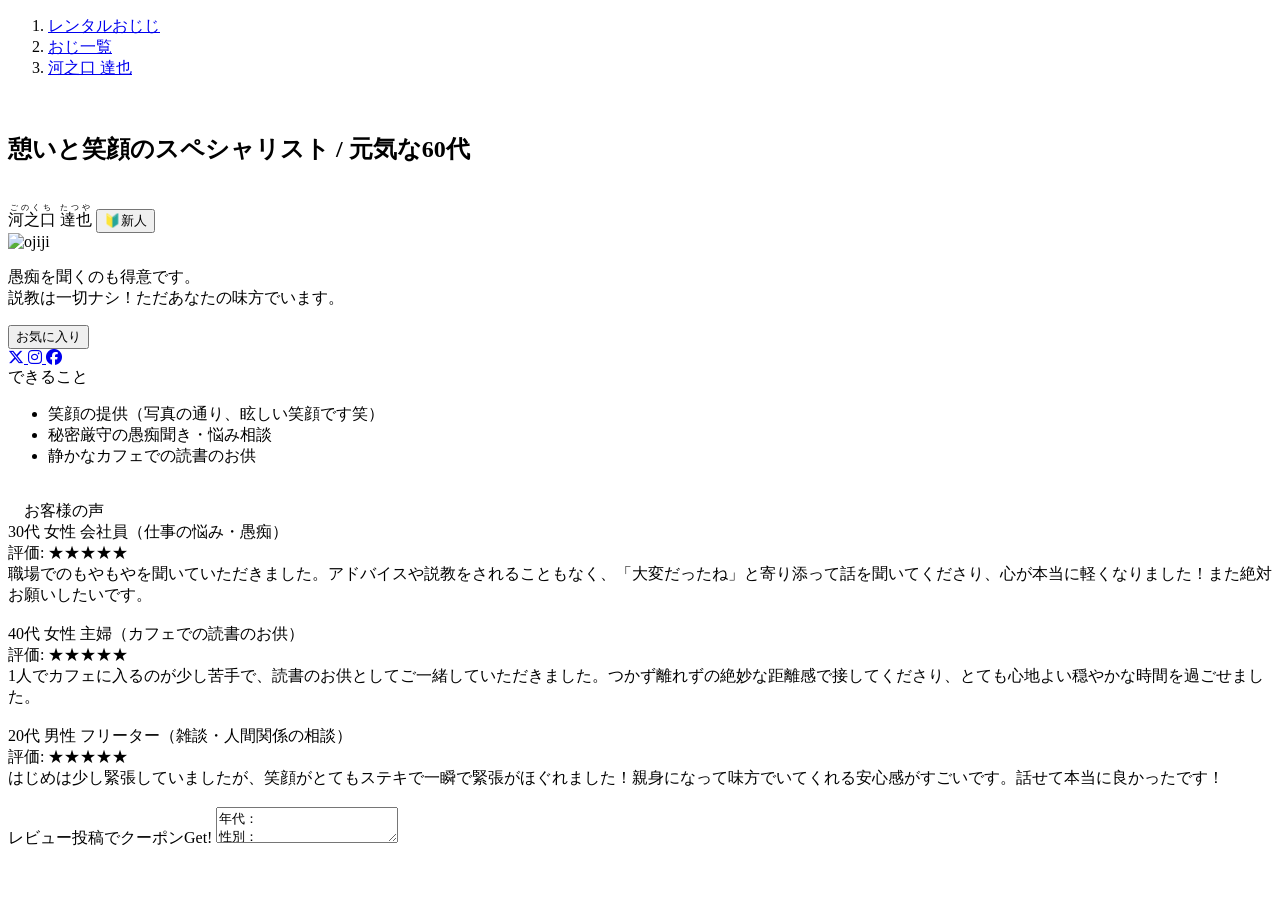
==== index.html @ 033e48d6 "Add files via upload" ====
<!DOCTYPE html>
<html>
  <head>
    <meta charset="utf-8">
    <title>レンタルおじじ - 河之口 達也</title>
    <meta name="viewport" content="width=device-width, initial-scale=1" />
    <link rel="icon" href="../images/favicon.ico" type="image/png">
    
<link rel="preconnect" href="https://fonts.googleapis.com">
<link rel="preconnect" href="https://fonts.gstatic.com" crossorigin>
<link href="https://fonts.googleapis.com/css2?family=Bitcount+Grid+Double:wght@100..900&family=Kaisei+Decol&display=swap" rel="stylesheet">

    <!-- ★追加1: Font Awesomeを読み込むコード -->
    <link rel="stylesheet" href="https://cdnjs.cloudflare.com/ajax/libs/font-awesome/6.5.1/css/all.min.css">
    <!-- ★追加2: CSSファイルはhead内に書くのが一般的です -->
    <link href="../styles/style.css" rel="stylesheet" />
  </head>
  <body>
    <ol class="breadcrumb-001">
    <li><a href="#">レンタルおじじ</a></li>
    <li><a href="#">おじ一覧</a></li>
      <li><a href="#">河之口 達也</a></li>
</ol>
    <br>
    <h2 class="heading-12">
    <span>憩いと笑顔のスペシャリスト / 元気な60代</span>
</h2><br>

<div class="name-container">
  <span class="profile-name"><ruby>河之口 達也<rt>ごのくち たつや</rt></ruby></span>
  <button class="button-41">🔰新人</button>
</div>

<!-- ★画像と吹き出しを親要素で囲む -->
<div class="image-balloon-container">
  <img src="../images/img2.png" alt="ojiji">

<!-- 右側グループ：吹き出し ＋ SNSボタン -->
  <div class="right-content">
  <div class="balloon">
    <p>愚痴を聞くのも得意です。<br>
説教は一切ナシ！ただあなたの味方でいます。</p>
  </div>
    <button class="button-64">お気に入り</button>
<div class="sns-container">
  <!-- X (Twitter) ボタン -->
<a href="#" class="btn-social-long-twitter">
  <i class="fa-brands fa-x-twitter"></i>

</a>
<!-- Instagram用ボタン -->
<a href="#" class="btn-social-long-insta">
  <i class="fa-brands fa-instagram"></i>

</a>

<!-- Facebook用ボタン -->
<a href="#" class="btn-social-long-facebook">
  <i class="fa-brands fa-facebook"></i>
</a>

</div>

  </div>
  </div>


<div class="box-011">
    <span>できること</span>
    <ul>
        <li>笑顔の提供（写真の通り、眩しい笑顔です笑）</li>
        <li>秘密厳守の愚痴聞き・悩み相談</li>
        <li>静かなカフェでの読書のお供</li>
    </ul>
</div>
<br>
　お客様の声
<div class="box-018">
30代 女性 会社員（仕事の悩み・愚痴）<br>
評価: ★★★★★<br>
職場でのもやもやを聞いていただきました。アドバイスや説教をされることもなく、「大変だったね」と寄り添って話を聞いてくださり、心が本当に軽くなりました！また絶対お願いしたいです。
</div><br>
<div class="box-018">
40代 女性 主婦（カフェでの読書のお供）<br>
評価: ★★★★★<br>
1人でカフェに入るのが少し苦手で、読書のお供としてご一緒していただきました。つかず離れずの絶妙な距離感で接してくださり、とても心地よい穏やかな時間を過ごせました。
</div><br>
<div class="box-018">
20代 男性 フリーター（雑談・人間関係の相談）<br>
評価: ★★★★★<br>
はじめは少し緊張していましたが、笑顔がとてもステキで一瞬で緊張がほぐれました！親身になって味方でいてくれる安心感がすごいです。話せて本当に良かったです！
</div><br>
<label>
    <span class="textbox-2-label">レビュー投稿でクーポンGet!</span>
    <textarea class="textbox-2">年代：
性別：
職業：
評価：
感想：</textarea></label>
　 <script src="main.js"></script>
  </body>
</html>
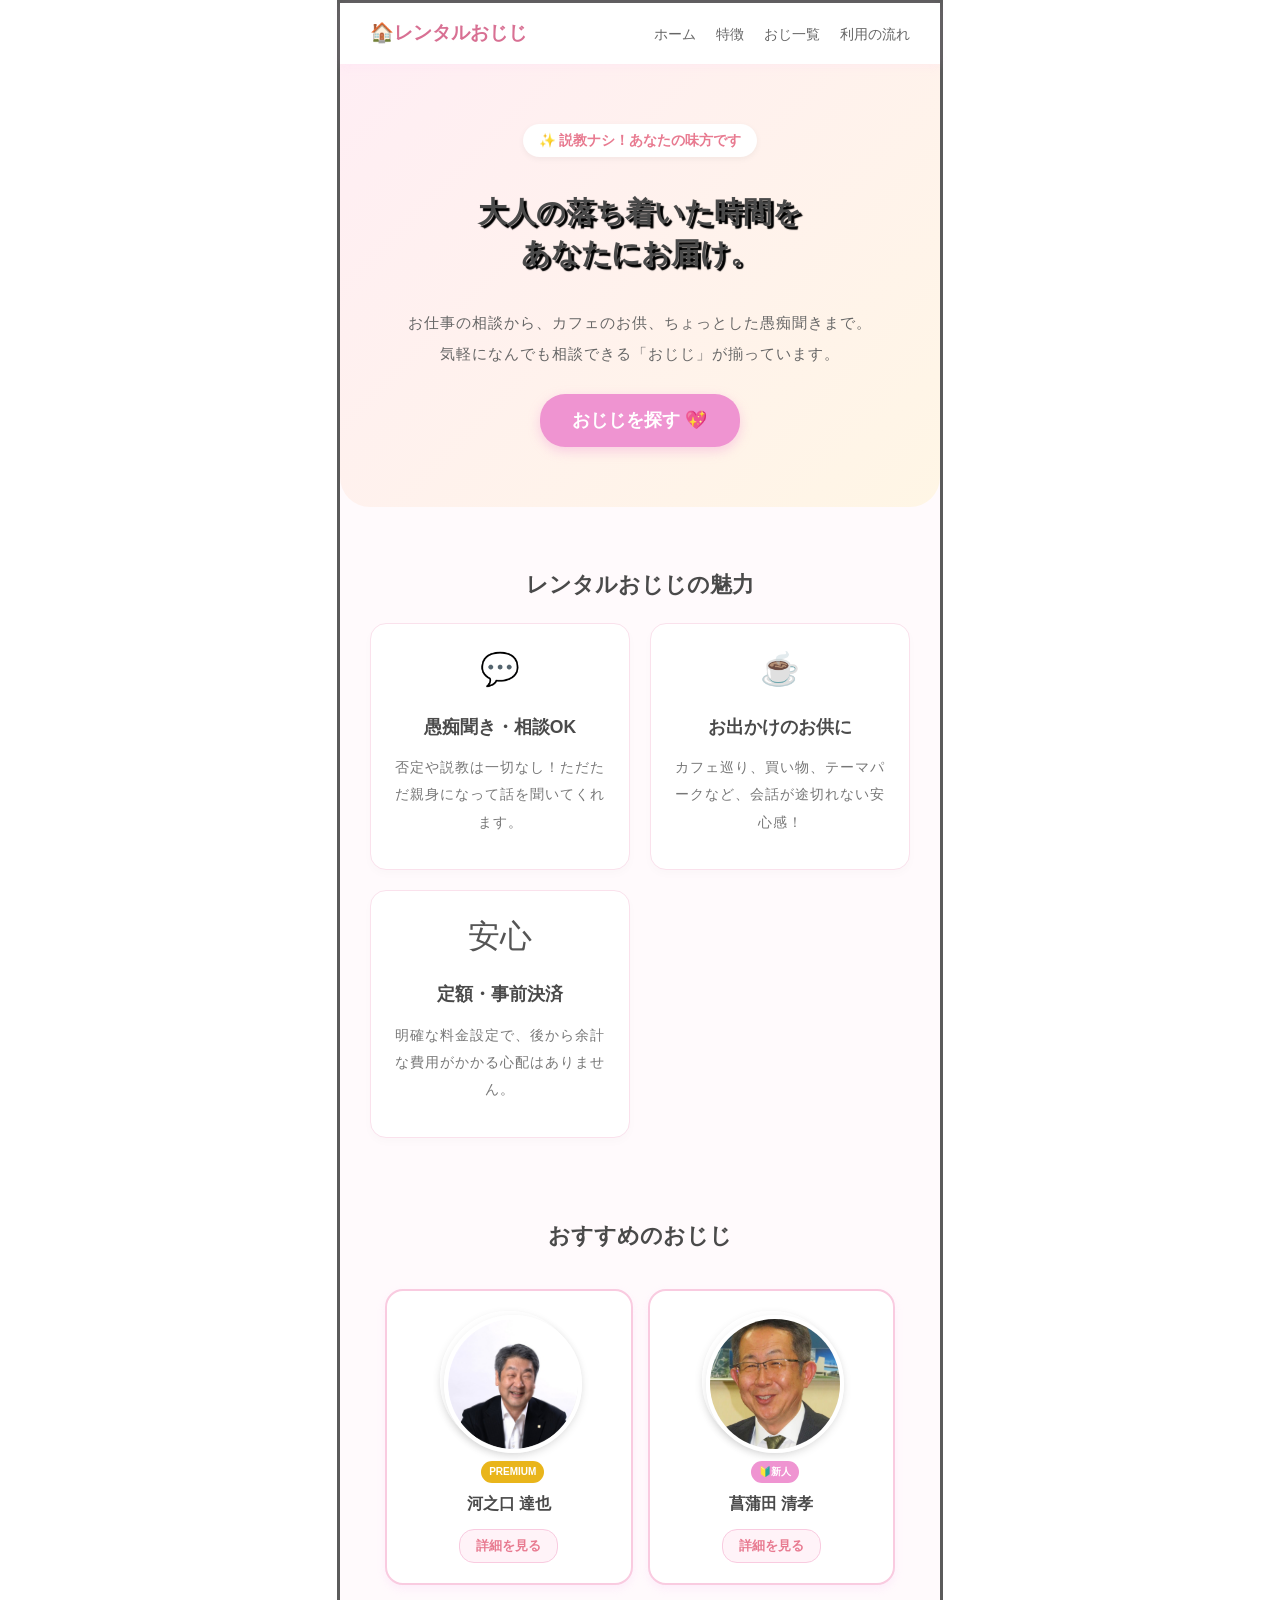
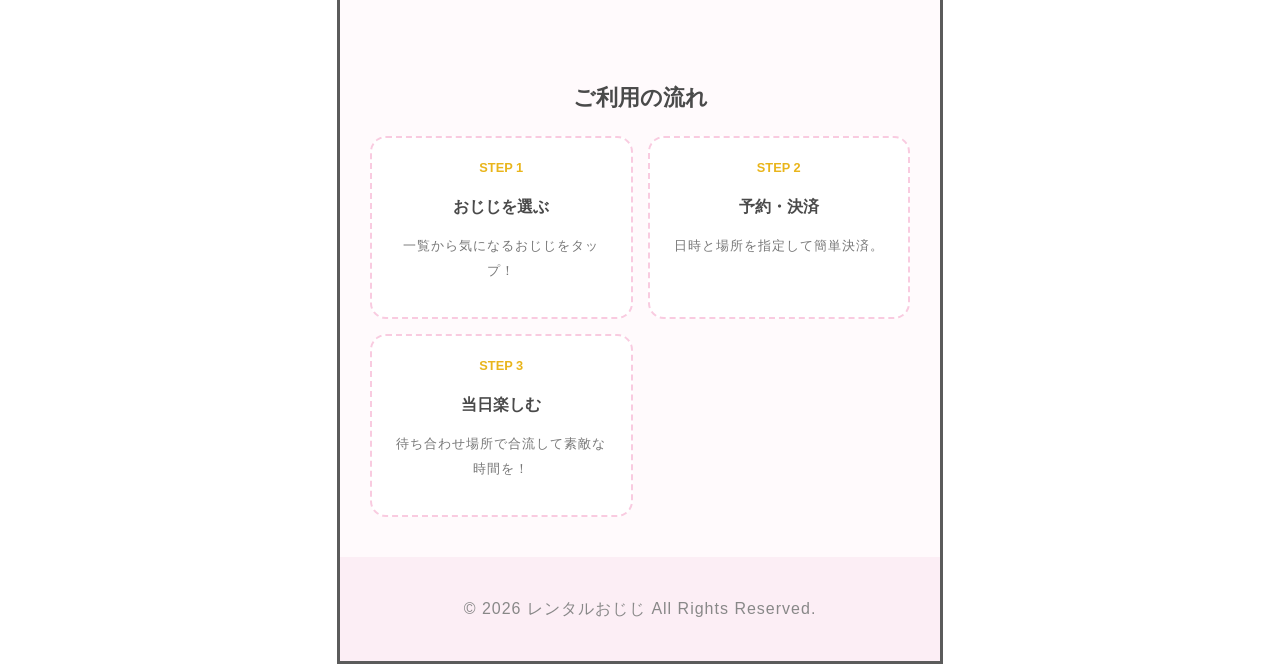
==== commit dd176ecb: "Add files via upload" ====
--- a/index.html
+++ b/index.html
@@ -1,102 +1,112 @@
-<!DOCTYPE html>
-<html>
-  <head>
-    <meta charset="utf-8">
-    <title>レンタルおじじ - 河之口 達也</title>
-    <meta name="viewport" content="width=device-width, initial-scale=1" />
-    <link rel="icon" href="../images/favicon.ico" type="image/png">
-    
-<link rel="preconnect" href="https://fonts.googleapis.com">
-<link rel="preconnect" href="https://fonts.gstatic.com" crossorigin>
-<link href="https://fonts.googleapis.com/css2?family=Bitcount+Grid+Double:wght@100..900&family=Kaisei+Decol&display=swap" rel="stylesheet">
-
-    <!-- ★追加1: Font Awesomeを読み込むコード -->
-    <link rel="stylesheet" href="https://cdnjs.cloudflare.com/ajax/libs/font-awesome/6.5.1/css/all.min.css">
-    <!-- ★追加2: CSSファイルはhead内に書くのが一般的です -->
-    <link href="../styles/style.css" rel="stylesheet" />
-  </head>
-  <body>
-    <ol class="breadcrumb-001">
-    <li><a href="#">レンタルおじじ</a></li>
-    <li><a href="#">おじ一覧</a></li>
-      <li><a href="#">河之口 達也</a></li>
-</ol>
-    <br>
-    <h2 class="heading-12">
-    <span>憩いと笑顔のスペシャリスト / 元気な60代</span>
-</h2><br>
-
-<div class="name-container">
-  <span class="profile-name"><ruby>河之口 達也<rt>ごのくち たつや</rt></ruby></span>
-  <button class="button-41">🔰新人</button>
-</div>
-
-<!-- ★画像と吹き出しを親要素で囲む -->
-<div class="image-balloon-container">
-  <img src="../images/img2.png" alt="ojiji">
-
-<!-- 右側グループ：吹き出し ＋ SNSボタン -->
-  <div class="right-content">
-  <div class="balloon">
-    <p>愚痴を聞くのも得意です。<br>
-説教は一切ナシ！ただあなたの味方でいます。</p>
-  </div>
-    <button class="button-64">お気に入り</button>
-<div class="sns-container">
-  <!-- X (Twitter) ボタン -->
-<a href="#" class="btn-social-long-twitter">
-  <i class="fa-brands fa-x-twitter"></i>
-
-</a>
-<!-- Instagram用ボタン -->
-<a href="#" class="btn-social-long-insta">
-  <i class="fa-brands fa-instagram"></i>
-
-</a>
-
-<!-- Facebook用ボタン -->
-<a href="#" class="btn-social-long-facebook">
-  <i class="fa-brands fa-facebook"></i>
-</a>
-
-</div>
-
-  </div>
-  </div>
-
-
-<div class="box-011">
-    <span>できること</span>
-    <ul>
-        <li>笑顔の提供（写真の通り、眩しい笑顔です笑）</li>
-        <li>秘密厳守の愚痴聞き・悩み相談</li>
-        <li>静かなカフェでの読書のお供</li>
-    </ul>
-</div>
-<br>
-　お客様の声
-<div class="box-018">
-30代 女性 会社員（仕事の悩み・愚痴）<br>
-評価: ★★★★★<br>
-職場でのもやもやを聞いていただきました。アドバイスや説教をされることもなく、「大変だったね」と寄り添って話を聞いてくださり、心が本当に軽くなりました！また絶対お願いしたいです。
-</div><br>
-<div class="box-018">
-40代 女性 主婦（カフェでの読書のお供）<br>
-評価: ★★★★★<br>
-1人でカフェに入るのが少し苦手で、読書のお供としてご一緒していただきました。つかず離れずの絶妙な距離感で接してくださり、とても心地よい穏やかな時間を過ごせました。
-</div><br>
-<div class="box-018">
-20代 男性 フリーター（雑談・人間関係の相談）<br>
-評価: ★★★★★<br>
-はじめは少し緊張していましたが、笑顔がとてもステキで一瞬で緊張がほぐれました！親身になって味方でいてくれる安心感がすごいです。話せて本当に良かったです！
-</div><br>
-<label>
-    <span class="textbox-2-label">レビュー投稿でクーポンGet!</span>
-    <textarea class="textbox-2">年代：
-性別：
-職業：
-評価：
-感想：</textarea></label>
-　 <script src="main.js"></script>
-  </body>
+<!DOCTYPE html>
+<html lang="ja">
+<head>
+  <meta charset="UTF-8">
+  <meta name="viewport" content="width=device-width, initial-scale=1.0">
+  <title>レンタルおじじ | 大人の落ち着いた時間をお届け</title>
+<link href="styles/style.css" rel="stylesheet" />
+</head>
+<body>
+
+  <!-- ヘッダー -->
+  <header class="site-header">
+    <div class="logo">🏠レンタルおじじ</div>
+    <nav class="nav-menu">
+      <a href="#">ホーム</a>
+      <a href="#about">特徴</a>
+      <a href="./script/ojitable.html">おじ一覧</a>
+      <a href="#flow">利用の流れ</a>
+    </nav>
+  </header>
+
+  <!-- ヒーローエリア（メインビジュアル） -->
+  <section class="hero">
+    <div class="hero-content">
+      <span class="hero-badge">✨ 説教ナシ！あなたの味方です</span>
+      <h1>大人の落ち着いた時間を<br>あなたにお届け。</h1>
+      <p>お仕事の相談から、カフェのお供、ちょっとした愚痴聞きまで。<br>気軽になんでも相談できる「おじじ」が揃っています。</p>
+      <a href="#list" class="btn-primary">おじじを探す 💖</a>
+    </div>
+  </section>
+
+  <!-- 特徴・ポイント -->
+  <section id="about" class="features">
+    <h2 class="section-title">レンタルおじじの魅力</h2>
+    <div class="feature-grid">
+      <div class="feature-card">
+        <div class="feature-icon">💬</div>
+        <h3>愚痴聞き・相談OK</h3>
+        <p>否定や説教は一切なし！ただただ親身になって話を聞いてくれます。</p>
+      </div>
+      <div class="feature-card">
+        <div class="feature-icon">☕</div>
+        <h3>お出かけのお供に</h3>
+        <p>カフェ巡り、買い物、テーマパークなど、会話が途切れない安心感！</p>
+      </div>
+      <div class="feature-card">
+        <div class="feature-icon">安心</div>
+        <h3>定額・事前決済</h3>
+        <p>明確な料金設定で、後から余計な費用がかかる心配はありません。</p>
+      </div>
+    </div>
+  </section>
+
+  <!-- おじ一覧 -->
+  <section id="list" class="oji-list-section">
+    <h2 class="section-title">おすすめのおじじ</h2>
+    
+    <table>
+      <tr>
+        <td>
+          <div class="image-toggle">
+            <img src="./images/img2.png" alt="河之口 達也">
+          </div>
+          <div class="name-container">
+            <button class="button-41">PREMIUM</button>
+            <span class="profile-name">河之口 達也</span>
+          </div>
+          <a href="./script/oji1.html" class="btn-detail">詳細を見る</a>
+        </td>
+        <td>
+          <div class="image-toggle">
+            <img src="./images/matsu2.jpg" alt="菖蒲田 清孝">
+          </div>
+          <div class="name-container">
+            <button class="button-42">🔰新人</button>
+            <span class="profile-name">菖蒲田 清孝</span>
+          </div>
+          <a href="./script/oji2.html" class="btn-detail">詳細を見る</a>
+        </td>
+      </tr>
+    </table>
+  </section>
+
+  <!-- 利用の流れ -->
+  <section id="flow" class="flow">
+    <h2 class="section-title">ご利用の流れ</h2>
+    <div class="flow-steps">
+      <div class="step">
+        <span class="step-num">STEP 1</span>
+        <h3>おじじを選ぶ</h3>
+        <p>一覧から気になるおじじをタップ！</p>
+      </div>
+      <div class="step">
+        <span class="step-num">STEP 2</span>
+        <h3>予約・決済</h3>
+        <p>日時と場所を指定して簡単決済。</p>
+      </div>
+      <div class="step">
+        <span class="step-num">STEP 3</span>
+        <h3>当日楽しむ</h3>
+        <p>待ち合わせ場所で合流して素敵な時間を！</p>
+      </div>
+    </div>
+  </section>
+
+  <!-- フッター -->
+  <footer class="site-footer">
+    <p>&copy; 2026 レンタルおじじ All Rights Reserved.</p>
+  </footer>
+
+</body>
 </html>
--- a/styles/style.css
+++ b/styles/style.css
@@ -0,0 +1,1175 @@
+/* --- ページ全体のスタイル --- */
+html {
+  background-color: rgb(255, 255, 255);
+}
+
+body {
+width: 100%;
+max-width: 600px;
+
+  margin: 0 auto !important;
+  background-color: rgb(255, 255, 255);
+  padding: 0 20px 20px 20px;
+  border: 3px solid #5b5b5b;
+
+  /*フォントの指定*/
+  font-family: "Kaisei Decol", serif;
+  font-size: 18px;
+}
+
+h1 {
+  margin: 0;
+  padding: 20px 0;
+  color: #fffeff;
+  text-shadow: 3px 3px 1px black;
+  font-size: 60px;
+  text-align: center;
+}
+
+p, li {
+  font-size: 16px;
+  line-height: 2;
+  letter-spacing: 1px;
+  /* ※青い枠線とwidth指定は除去しました。必要であれば個別クラスで指定するのがおすすめです */
+}
+
+img {
+  display: block;
+  margin: 0 auto;
+  max-width: 100%;
+}
+
+
+.btn-social-long-insta {
+  /*ボタンの下地*/
+  color: #FFF;/*文字・アイコン色*/
+  border-radius: 7px;/*角丸に*/
+  position: relative;
+  display: inline-block;
+  height: 50px;/*高さ*/
+  width: 190px;/*幅*/
+  text-align: center;/*中身を中央寄せ*/
+  font-size: 25px;/*文字のサイズ*/
+  line-height: 50px;/*高さと合わせる*/
+  background: linear-gradient(135deg, #427eff 0%, #f13f79 70%) no-repeat;/*グラデーション①*/
+  overflow: hidden;/*はみ出た部分を隠す*/
+  text-decoration:none;/*下線は消す*/
+}
+
+.btn-social-long-insta:before {
+  /*グラデーション②*/
+  content: '';
+  position: absolute;
+  top: 0;
+  left: 0;
+  width: 100%;/*全体を覆う*/
+  height: 100%;/*全体を覆う*/
+  background: linear-gradient(15deg, #ffdb2c, rgb(249, 118, 76) 25%, rgba(255, 77, 64, 0) 50%) no-repeat;
+}
+
+.btn-social-long-insta .fa-instagram {
+  /*アイコン*/
+  font-size: 35px;/*アイコンサイズ*/
+  position: relative;
+  top: 4px;/*アイコン位置の微調整*/
+}
+
+.btn-social-long-insta span {
+  /*テキスト*/
+  display:inline-block;
+  position: relative;
+  transition: .5s}
+
+.btn-social-long-insta:hover span {
+  /*ホバーで一周回転*/
+  -webkit-transform: rotateX(360deg);
+  transform: rotateX(360deg);
+}
+.heading-12 {
+    position: relative;
+    width: 100%;             /* ★ 290px から 100%（または 450px など）に変更して横幅を広げる */
+    margin: 0 auto;
+    padding: .5em .7em;
+    background-color: #fbc6ea92;
+    color: #5b5b5b;
+    text-align: center;
+    box-sizing: border-box;  /* ★ パディングを含めた幅計算にする */
+}
+
+
+
+.heading-12::before {
+    left: -30px;
+    border-width: 25px 25px 25px 15px;
+    border-left-color: transparent;
+}
+
+.heading-12::after {
+    right: -30px;
+    border-width: 25px 15px 25px 25px;
+    border-right-color: transparent;
+}
+
+.heading-12 span::before,
+.heading-12 span::after {
+    position: absolute;
+    bottom: -10px;
+    width: 10px;
+    height: 10px;
+    background-color: #f5d6ea;
+    content: '';
+}
+
+.heading-12 span::before {
+    left: 0;
+    clip-path: polygon(0 0, 100% 0%, 100% 100%);
+}
+
+.heading-12 span::after {
+    right: 0;
+    clip-path: polygon(0 0, 100% 0%, 0% 100%);
+}
+
+
+
+
+
+
+
+
+
+
+
+/*ここからホームタブ*/
+
+.breadcrumb-001 {
+    display: flex;
+    gap: 0 22px;
+    list-style: none;
+    padding: 0;
+    font-size: .9em;
+}
+
+.breadcrumb-001 li {
+    display: flex;
+    align-items: center;
+}
+
+.breadcrumb-001 li:first-child::before {
+    display: inline-block;
+    width: 1em;
+    height: 1em;
+    margin-right: 4px;
+    background-image: url("data:image/svg+xml,%3Csvg xmlns='http://www.w3.org/2000/svg' viewBox='0 0 24 24'%3E%3Cpath d='M20 20C20 20.5523 19.5523 21 19 21H5C4.44772 21 4 20.5523 4 20V11L1 11L11.3273 1.6115C11.7087 1.26475 12.2913 1.26475 12.6727 1.6115L23 11L20 11V20ZM11 13V19H13V13H11Z' fill='%23333333'%3E%3C/path%3E%3C/svg%3E");
+    background-repeat: no-repeat;
+    content: '';
+}
+
+.breadcrumb-001 li:not(:last-child)::after {
+    display: inline-block;
+    transform: rotate(45deg);
+    width: .3em;
+    height: .3em;
+    margin-left: 10px;
+    border-top: 1px solid #333333;
+    border-right: 1px solid #333333;
+    content: '';
+}
+
+.breadcrumb-001 a {
+    color: #5b5b5b;
+    text-decoration: none;
+}
+
+/*ふきだし*/
+.balloon-004 {
+    display: flex;
+    align-items: center;
+    position: relative;
+    max-width: 300px;
+    margin-left: 15px;
+    padding: .8em 1.2em;
+    border-radius: 5px;
+    background-color: #f2f2f2;
+    color: #5b5b5b;
+}
+
+.balloon-004::before {
+    position: absolute;
+    left: -15px;
+    width: 15px;
+    height: 30px;
+    background-color: #f2f2f2;
+    clip-path: polygon(0 50%, 100% 0, 100% 100%);
+    content: '';
+}
+
+
+/* 画像と吹き出しを横並びにする親要素 */
+.image-balloon-container {
+  display: flex;
+  align-items: center;
+  gap: 20px;
+  margin: 20px 0;
+}
+
+.image-balloon-container .image-toggle,
+.image-balloon-container img {
+  width: 250px !important;
+  height: 250px !important;
+  aspect-ratio: 1 / 1 !important;
+  object-fit: cover !important;
+  border-radius: 50% !important; /* 丸く切り抜く場合 */
+  flex-shrink: 0 !important;     /* 枠が横から潰されるのを防ぐ */
+  overflow: hidden !important;   /* 丸からはみ出た部分をカット */
+}
+
+/* 吹き出し本体のデザイン */
+.balloon {
+  position: relative;
+  display: inline-block;
+  padding: 15px 20px;
+  background: #ffffff;             /* 吹き出しの背景色（白） */
+  border: 2px solid #f6bcf6;        /* 吹き出しの枠線 */
+  border-radius: 15px;             /* 角を丸くする */
+}
+
+/* 吹き出しのテキスト */
+.balloon p {
+  margin: 0;
+  padding: 0;
+  color: #5b5b5b;
+  font-size: 16px;
+}
+
+/* 吹き出しの左側の三角（枠線部分） */
+.balloon::before {
+  content: "";
+  position: absolute;
+  top: 50%;
+  left: -24px;                      /* 位置の調整 */
+  margin-top: -12px;
+  border: 12px solid transparent;
+  border-right: 12px solid #f9abf9; /* 枠線と同じ色 */
+}
+
+/* 吹き出しの左側の三角（内側の白い部分） */
+.balloon::after {
+  content: "";
+  position: absolute;
+  top: 50%;
+  left: -20px;                      /* 位置の調整 */
+  margin-top: -10px;
+  border: 10px solid transparent;
+  border-right: 10px solid #ffffff; /* 背景と同じ白 */
+}
+
+/*おじじできること*/
+.box-011 {
+    position: relative;
+    margin: 4em auto 0;
+    padding: 0.3em 1em;
+    border: 1px solid #f6bcf6;
+    border-radius: 3px;
+}
+
+.box-011 span {
+    position: absolute;
+    top: -1.9em;
+    left: -2px;
+    padding: .2em .8em;
+    border-radius: 5px 5px 0 0;
+    background-color: #f6bcf6;
+    color: #fff;
+}
+
+.box-011 p {
+    margin: 0;
+    color: #5b5b5b;
+}
+
+
+/*snsボタン*/
+/* --- Instagramボタン --- */
+.btn-social-long-insta {
+  color: #FFF;
+  border-radius: 7px;
+  position: relative;
+  display: inline-block;
+  height: 50px;
+  width: 50px;
+  text-align: center;
+  font-size: 25px;
+  line-height: 50px;
+  background: linear-gradient(135deg, #427eff 0%, #f13f79 70%) no-repeat;
+  overflow: hidden;
+  text-decoration: none;
+  margin: 5px;
+}
+
+.btn-social-long-insta:before {
+  content: '';
+  position: absolute;
+  top: 0;
+  left: 0;
+  width: 100%;
+  height: 100%;
+  background: linear-gradient(15deg, #ffdb2c, rgb(249, 118, 76) 25%, rgba(255, 77, 64, 0) 50%) no-repeat;
+}
+
+.btn-social-long-insta .fa-instagram {
+  font-family: "Font Awesome 6 Brands";
+  font-weight: 400;
+  font-size: 35px;
+  position: relative;
+  top: 4px;
+}
+
+.btn-social-long-insta span {
+  display: inline-block;
+  position: relative;
+  transition: .5s;
+}
+
+.btn-social-long-insta:hover span {
+  -webkit-transform: rotateX(360deg);
+  transform: rotateX(360deg);
+}
+
+
+/* --- Facebookボタン --- */
+.btn-social-long-facebook {
+  color: #FFF;
+  border-radius: 7px;
+  position: relative;
+  display: inline-block;
+  height: 50px;
+  width: 50px;
+  text-align: center;
+  font-size: 25px;
+  line-height: 50px;
+  background: #1877f2; /* Facebookのブランドカラー */
+  overflow: hidden;
+  text-decoration: none;
+  margin: 5px;
+  transition: background 0.3s;
+}
+
+.btn-social-long-facebook .fa-facebook {
+  font-family: "Font Awesome 6 Brands";
+  font-weight: 400;
+  font-size: 35px;
+  position: relative;
+  top: 4px;
+}
+
+.btn-social-long-facebook span {
+  display: inline-block;
+  position: relative;
+  transition: .5s;
+}
+
+.btn-social-long-facebook:hover span {
+  -webkit-transform: rotateX(360deg);
+  transform: rotateX(360deg);
+}
+
+.btn-social-long-facebook:hover {
+  background: #166fe5; /* ホバー時に少し暗い青にする */
+}
+
+
+/*X*/
+/* --- X (Twitter) ボタン --- */
+.btn-social-long-twitter {
+  color: #FFF;
+  border-radius: 7px;
+  position: relative;
+  display: inline-block;
+  height: 50px;
+  width: 50px;
+  text-align: center;
+  font-size: 25px;
+  line-height: 50px;
+  background: #000000; /* Xのブランドカラー（黒） */
+  overflow: hidden;
+  text-decoration: none;
+  margin: 5px;
+  transition: background 0.3s;
+}
+
+.btn-social-long-twitter .fa-x-twitter,
+.btn-social-long-twitter .fa-twitter {
+  font-family: "Font Awesome 6 Brands";
+  font-weight: 400;
+  font-size: 35px;
+  position: relative;
+  top: 4px;
+}
+
+.btn-social-long-twitter span {
+  display: inline-block;
+  position: relative;
+  transition: .5s;
+}
+
+.btn-social-long-twitter:hover span {
+  -webkit-transform: rotateX(360deg);
+  transform: rotateX(360deg);
+}
+
+.btn-social-long-twitter:hover {
+  background: #5b5b5b; /* ホバー時に少し明るい黒（グレー）にする */
+}
+
+
+/* SNSボタン全体を中央に寄せて整える設定 */
+.sns-container {
+  display: flex;
+  justify-content: center; /* 横並びにして中央に寄せる */
+  flex-wrap: wrap;         /* 画面が狭くなったら折り返す */
+  gap: 10px;               /* ボタン同士の間隔 */
+  margin-top: 5px;        /* 吹き出しとの間の余白 */
+  margin-bottom: 10px;
+}
+
+/* 親要素（画像と右側コンテンツを横並びにする） */
+.image-balloon-container {
+  display: flex;
+  align-items: center; /* 上下の中心を揃える */
+  gap: 20px;
+  margin: 20px 0;
+}
+
+/* 右側グループ（吹き出しとSNSボタンを縦に並べる） */
+.right-content {
+  display: flex;
+  flex-direction: column; /* 縦並びにする */
+  gap: 15px;              /* 吹き出しとボタンの間の隙間 */
+}
+
+/* SNSボタンの並び（横一列に並べる） */
+.sns-container {
+  display: flex;
+  gap: 10px; /* ボタン同士の間隔 */
+}
+
+/* 「できること」（.list-8）の背景色とデザイン変更 */
+.list-8 {
+  background-color: #f387bd00; /* ★ここを好きな背景色に変更（例: 白） */
+  /* padding: 15px 20px; */  /* 必要に応じて枠内の余白調整 */
+}
+
+/* もし「できること」の青い文字色や枠線色も変えたい場合 */
+.list-8 {
+  border-color: #f7abf0;    /* 枠線の色 */
+    border-top: 1px solid #f7abf0;
+    border-bottom: 1px solid #f7abf0;
+    border-left: 1px solid #f7abf0;   /* 左の縦線（例: 2px） */
+    border-right: 1px solid #f7abf0;  /* 右の縦線（例: 2px） */
+}
+
+/* 名前とマークを中央寄せで横並びにする親要素 */
+.name-container {
+  flex-direction: column;
+  display: flex;
+  align-items: center;      /* 上下の中心を揃える */
+  justify-content: center; /* ★横幅の中央に寄せる */
+  gap: 8px;                /* 名前とマークの間の隙間 */
+  margin-bottom: 0px;     /* 画像との間の余白 */
+}
+
+/* お名前のスタイル */
+.profile-name {
+  font-size: 24px;
+  font-weight: bold;
+  color: #5b5b5b;
+}
+
+
+.button-41 {
+display: inline-flex;       /* 横並び＆上下中央揃え */
+  align-items: center;
+  justify-content: center;
+  white-space: nowrap;        /* 改行防止 */
+  vertical-align: middle;     /* 名前の高さに合わせる */
+  margin-right: 6px;           /* 名前との間の余白 */
+  
+  height: 22px;               /* ★高さを同じ22pxに固定！ */
+  padding: 0 10px;            /* 左右の余白だけ指定 */
+  border: none;
+  border-radius: 12px;        /* 丸みの統一 */
+  color: #fffdfd;
+  font-weight: 600;
+  font-size: 11px;            /* 文字サイズを揃える */
+  line-height: 1;
+  background-color: #e9b51b;
+  color: #fffdfd;
+
+}
+
+.button-41:hover {
+    animation: anima-button-41 2s linear infinite;
+}
+
+@keyframes anima-button-41 {
+    7% {
+        transform: translateY(-15px);
+    }
+    15% {
+        transform: translateY(0);
+    }
+    20% {
+        transform: translateY(-7px);
+    }
+    25% {
+        transform: translateY(0);
+    }
+}
+
+
+/*お客様の声*/
+.box-018 {
+    position: relative;
+    margin: 0 auto;
+    padding: 1em calc(1.5em + 9px);
+    border-top: 1px solid #f7abf0;
+    border-bottom: 1px solid #f7abf0;
+    color: #343333;
+}
+
+.box-018::before,
+.box-018::after {
+    position: absolute;
+    width: 1px;
+    top: 50%;
+    transform: translateY(-50%);
+    height: calc(100% + 20px);
+    background-color: #f7abf0;
+    content: '';
+}
+
+.box-018::before {
+    left: 9px;
+}
+
+.box-018::after {
+    right: 9px;
+}
+
+/*レビュー*/
+.textbox-2-label,
+.textbox-2 {
+    color: #5b5b5b;
+}
+
+.textbox-2-label {
+    display: block;
+    margin-bottom: 5px;
+    font-size: .9em;
+}
+
+.textbox-2 {
+    width: 100%;
+    height: 150px;
+    padding: 0px 0px;
+    border: 1px solid #d2d2d2;
+    border-radius: 3px;
+    background: #f7f7f7;
+    font-size: 1em;
+    line-height: 1.5;
+}
+
+.textbox-2::placeholder {
+    color: #999;
+}
+
+/*お気に入り*/
+.button-64 {
+    display: flex;
+    justify-content: center;
+    align-items: center;
+    min-width: 150px;
+    margin: 1 auto;
+     margin-top: 5px;   
+    padding: .4em .5em;
+    border: 1px solid #fa4242;
+    border-radius: 5px;
+    background-color: #fff;
+    color: #fa4242;
+    font-size: 0.8em;
+}
+
+.button-64:hover {
+    background-color: f1443e;
+}
+
+.button-64::after {
+    width: 1.25em;
+    height: 1.25em;  
+    margin-left: 8px;
+    background-image: url("data:image/svg+xml,%3Csvg xmlns='http://www.w3.org/2000/svg' viewBox='0 0 24 24'%3E%3Cpath d='M12.001 4.52853C14.35 2.42 17.98 2.49 20.2426 4.75736C22.5053 7.02472 22.583 10.637 20.4786 12.993L11.9999 21.485L3.52138 12.993C1.41705 10.637 1.49571 7.01901 3.75736 4.75736C6.02157 2.49315 9.64519 2.41687 12.001 4.52853ZM18.827 6.1701C17.3279 4.66794 14.9076 4.60701 13.337 6.01687L12.0019 7.21524L10.6661 6.01781C9.09098 4.60597 6.67506 4.66808 5.17157 6.17157C3.68183 7.66131 3.60704 10.0473 4.97993 11.6232L11.9999 18.6543L19.0201 11.6232C20.3935 10.0467 20.319 7.66525 18.827 6.1701Z' fill='%23f1443e'%3E%3C/path%3E%3C/svg%3E");
+    content: '';
+}
+.container {
+  /* PCでは画面幅いっぱいに広がる */
+  width: 100%; 
+  
+  /* スマホなど小さい画面で画像や文字が外にはみ出るのを防ぐ */
+  max-width: 100%; 
+  
+  /* 画面からはみ出さないように計算する設定 */
+  box-sizing: border-box; 
+}
+
+/* 画像がスマホ画面からはみ出るのを防ぐ設定 */
+img {
+  max-width: 100%;
+  height: auto;
+}
+/* ==========================================
+   スマホ（画面幅 600px 以下）用の崩れ防止調整
+   ========================================== */
+/* ==========================================
+   スマホ（画面幅 600px 以下）用の調整
+   ========================================== */
+@media screen and (max-width: 600px) {
+  
+  /* 1. 全体の枠幅・パディング調整 */
+  body {
+    padding: 0 10px 20px 10px;
+    border-left: none;
+    border-right: none;
+  }
+
+  /* 2. 画像と吹き出しを「縦並び」に変更 */
+  .image-balloon-container {
+    flex-direction: column;
+    align-items: center;
+    gap: 20px;
+  }
+
+  /* スマホの時の画像サイズ */
+  .image-balloon-container img {
+    width: 300px;
+    height: 300px;
+    
+  }
+
+  /* 3. 吹き出しの三角（しっぽ）を「上中央」に変更 */
+  /* 外側の枠線用三角 */
+  .balloon::before {
+    top: -24px;
+    left: 50%;
+    margin-top: 0;
+    margin-left: -12px;
+    border-color: transparent transparent #f6bcf6 transparent; /* 下側だけ枠線色 */
+    border-width: 12px;
+  }
+
+  /* 内側の白い背景用三角 */
+  .balloon::after {
+    top: -20px;
+    left: 50%;
+    margin-top: 0;
+    margin-left: -10px;
+    border-color: transparent transparent #ffffff transparent; /* 下側だけ白色 */
+    border-width: 10px;
+  }
+
+  /* 4. ピンクの見出しの折返し調整 */
+  .heading-12 {
+    font-size: 16px;
+    word-break: break-all;
+  }
+
+  /* 5. h1の見出しサイズ調整 */
+  h1 {
+    font-size: 36px;
+  }
+  
+}
+.image-toggle img {
+  cursor: pointer; /* タップできることが分かりやすいように */
+}
+.button-42 {
+display: inline-flex;       /* 横並び＆上下中央揃え */
+  align-items: center;
+  justify-content: center;
+  white-space: nowrap;        /* 改行防止 */
+  vertical-align: middle;     /* 名前の高さに合わせる */
+  margin-right: 6px;           /* 名前との間の余白 */
+  
+  height: 22px;               /* ★高さを同じ22pxに固定！ */
+  padding: 0 10px;            /* 左右の余白だけ指定 */
+  border: none;
+  border-radius: 12px;        /* 丸みの統一 */
+  color: #fffdfd;
+  font-weight: 600;
+  font-size: 10px;            /* 文字サイズを揃える */
+  line-height: 1;
+    background-color: #ef94d1;
+    color: #fffdfd;
+}
+
+.button-42:hover {
+    animation: anima-button-42 2s linear infinite;
+}
+
+@keyframes anima-button-42 {
+    7% {
+        transform: translateY(-15px);
+    }
+    15% {
+        transform: translateY(0);
+    }
+    20% {
+        transform: translateY(-7px);
+    }
+    25% {
+        transform: translateY(0);
+    }
+}
+
+/*テーブル*/
+.design16 {
+ width: 100%;
+ text-align: center;
+ border-collapse: collapse;
+ border-spacing: 0;
+}
+.design16 th {
+ padding: 10px;
+ border: solid 1px #ffffff;
+}
+.design16 th:nth-child(1) {
+ background: #abf3c3;
+}
+.design16 th:nth-child(2) {
+ background: #fed330;
+}
+.design16 th:nth-child(3) {
+ background: #26de81;
+}
+.design16 td {
+ padding: 10px;
+ border: solid 1px #ffffff;
+}
+.design16 td:nth-child(1) {
+ background: #fec49866;
+}
+.design16 td:nth-child(2) {
+ background: #ede21038;
+}
+.design16 td:nth-child(3) {
+ background: #70e9ac;
+}
+
+/* 歪ませずに丸くする */
+td img,
+th img {
+  width: 250px;           /* お好みの画像幅（例: 80px 〜 150px） */
+  height: 250px;          /* 幅と同じ数値にする */
+  aspect-ratio: 1 / 1;    /* 縦横比 1:1（正方形）を維持 */
+  object-fit: cover;      /* ★これが最重要！画像を歪ませずに枠内に収める */
+  border-radius: 50%;     /* 丸くしたい場合（不要なら消してください） */
+  display: block;
+  margin: 0 auto;         /* セルの中中央に配置 */
+}
+/* --- おじ一覧テーブルのかわいいカード風デザイン --- */
+table {
+  width: 100%;
+  border-collapse: separate;  /* セルの隙間を空けてカード状にする */
+  border-spacing: 15px;       /* カード同士の間隔 */
+  margin-top: 10px;
+}
+
+/* 各セルを角丸のふんわりカードにする */
+td {
+  background-color: #fffafc;       /* ほんのり甘いミルキーピンクの背景 */
+  border: 2px solid #f9cbe0;       /* かわいいピンクの枠線 */
+  border-radius: 18px;             /* 角をしっかり丸く */
+  padding: 20px 10px;              /* 内側の余白 */
+  text-align: center;
+  box-shadow: 0 4px 10px rgba(246, 188, 246, 0.2); /* ほんのり浮き出るピンクの影 */
+  transition: transform 0.3s, box-shadow 0.3s;
+}
+
+/* ホバー（タップ）したときに少し持ち上がるアニメーション */
+td:hover {
+  transform: translateY(-4px);
+  box-shadow: 0 8px 15px rgba(246, 188, 246, 0.4);
+}
+
+/* カード内のお名前部分のデザイン */
+td a,
+td {
+  color: #5b5b5b;
+  font-weight: bold;
+  font-size: 18px;
+  text-decoration: none;
+}
+
+/* 写真のまわりに白いフチと影をつける */
+td img,
+td .image-toggle {
+  border: 4px solid #ffffff !important;
+  box-shadow: 0 3px 8px rgba(0, 0, 0, 0.1);
+  margin-bottom: 12px !important;
+}
+
+/*テーブル*/
+.design17 {
+ width: 100%;
+ text-align: center;
+ border-collapse: collapse;
+ border-spacing: 0;
+}
+.design17 th {
+ padding: 10px;
+ border: solid 1px #ffffff;
+}
+.design17 th:nth-child(1) {
+ background: #abf3c3;
+}
+.design17 th:nth-child(2) {
+ background: #fed330;
+}
+.design17 th:nth-child(3) {
+ background: #26de81;
+}
+.design17 td {
+ padding: 10px;
+ border: solid 1px #ffffff;
+}
+.design17 td:nth-child(1) {
+ background: #a998fe66;
+}
+.design17 td:nth-child(2) {
+ background: #ed103538;
+}
+.design17 td:nth-child(3) {
+ background: #70e9ac;
+}
+
+/* カード（td）を基準位置にする */
+td {
+  position: relative; /* ★これが必要！ */
+}
+
+/* 名前とマークの並び */
+.name-container {
+  display: flex;
+  align-items: center;
+  justify-content: center; /* 名前をカードの中央に配置 */
+  width: 100%;
+  position: relative;
+}
+
+/* マーク（PREMIUM / 新人）を左端に固定する */
+table .button-41 {
+  position: absolute !important; /* 絶対配置にして浮かす */
+  left: 25px !important;         /* 左端からの距離 */
+  margin-left: 0 !important;
+}
+table .button-42 {
+  position: absolute !important; /* 絶対配置にして浮かす */
+  left: 40px !important;         /* 左端からの距離 */
+  margin-left: 0 !important;
+}
+/* ★ 詳細ページのクラス（.name-container や .profile-name 周り）では位置を元に戻す */
+.name-container .button-41,
+.name-container .button-42 {
+  position: static !important; /* 絶対配置を解除して通常並びにする */
+  margin-left: 8px !important; /* 名前の右側にちょっとだけ隙間を空ける */
+}
+
+/* --- 1. 写真をしっかり正円（まんまる）に固定する --- */
+table img,
+table .image-toggle,
+table .image-toggle img {
+  width: 140px !important;       /* ★表示サイズに合わせて数値を調整してください */
+  height: 140px !important;      /* 横幅と同じにして正方形にする */
+  aspect-ratio: 1 / 1 !important;/* 縦横比 1:1 に固定 */
+  object-fit: cover !important;  /* 写真を歪ませない */
+  border-radius: 50% !important; /* 正円にする */
+  margin: 0 auto 10px !important;
+}
+
+/* --- 2. マークと名前の間に少し間隔をあける --- */
+table .name-container {
+  display: flex !important;
+  align-items: center !important;
+  justify-content: center !important;
+  gap: 8px !important; /* ★ここでマークと名前の間に『半角スペース分』の隙間を作る */
+}
+
+/* 一覧での絶対配置を解除して自然な横並びにする */
+table .button-41,
+table .button-42 {
+  position: static !important;
+  left: auto !important;
+  margin: 0 !important;
+}
+
+
+/*おじじTOP*/
+/* --- 全体基本設定 --- */
+body {
+  margin: 0;
+  padding: 0;
+  font-family: 'Helvetica Neue', Arial, 'Hiragino Kaku Gothic ProN', 'Hiragino Sans', sans-serif;
+  background-color: #fffafc;
+  color: #555;
+  line-height: 1.6;
+}
+
+h1, h2, h3 {
+  color: #4a4a4a;
+}
+
+/* --- ヘッダー --- */
+.site-header {
+  display: flex;
+  justify-content: space-between;
+  align-items: center;
+  padding: 15px 5%;
+  background-color: #ffffff;
+  box-shadow: 0 2px 10px rgba(246, 188, 246, 0.15);
+  position: sticky;
+  top: 0;
+  z-index: 100;
+}
+
+.logo {
+  font-weight: bold;
+  font-size: 1.2rem;
+  color: #d87093;
+}
+
+.nav-menu a {
+  margin-left: 15px;
+  text-decoration: none;
+  color: #666;
+  font-size: 0.9rem;
+  font-weight: 500;
+}
+
+/* --- ヒーローエリア --- */
+.hero {
+  background: linear-gradient(135deg, #ffeef4 0%, #fff6e5 100%);
+  padding: 60px 20px;
+  text-align: center;
+  border-radius: 0 0 30px 30px;
+}
+
+.hero-badge {
+  background-color: #ffffff;
+  color: #e87a90;
+  padding: 6px 16px;
+  border-radius: 20px;
+  font-size: 0.85rem;
+  font-weight: bold;
+  display: inline-block;
+  margin-bottom: 15px;
+  box-shadow: 0 2px 6px rgba(0,0,0,0.05);
+}
+
+.hero h1 {
+  font-size: 1.8rem;
+  margin-bottom: 15px;
+  line-height: 1.4;
+}
+
+.hero p {
+  font-size: 0.95rem;
+  color: #666;
+  margin-bottom: 25px;
+}
+
+.btn-primary {
+  display: inline-block;
+  background-color: #ef94d1;
+  color: #fff;
+  padding: 12px 32px;
+  border-radius: 25px;
+  text-decoration: none;
+  font-weight: bold;
+  box-shadow: 0 4px 12px rgba(239, 148, 209, 0.4);
+  transition: transform 0.2s;
+}
+
+.btn-primary:hover {
+  transform: translateY(-2px);
+}
+
+/* --- セクション共通タイトル --- */
+.section-title {
+  text-align: center;
+  font-size: 1.4rem;
+  margin: 40px 0 20px;
+  position: relative;
+}
+
+/* --- 特徴（3カラム） --- */
+.features {
+  padding: 20px 5%;
+}
+
+.feature-grid {
+  display: grid;
+  grid-template-columns: repeat(auto-fit, minmax(250px, 1fr));
+  gap: 20px;
+}
+
+.feature-card {
+  background: #fff;
+  padding: 20px;
+  border-radius: 16px;
+  text-align: center;
+  border: 1px solid #fae1ec;
+  box-shadow: 0 4px 10px rgba(0,0,0,0.02);
+}
+
+.feature-icon {
+  font-size: 2rem;
+  margin-bottom: 10px;
+}
+
+.feature-card h3 {
+  font-size: 1.1rem;
+  margin-bottom: 8px;
+}
+
+.feature-card p {
+  font-size: 0.85rem;
+  color: #777;
+}
+
+/* --- おじ一覧テーブル（カード風） --- */
+.oji-list-section {
+  padding: 20px 5%;
+}
+
+table {
+  width: 100%;
+  border-collapse: separate;
+  border-spacing: 15px;
+}
+
+td {
+  background-color: #ffffff;
+  border: 2px solid #f9cbe0;
+  border-radius: 18px;
+  padding: 20px 10px;
+  text-align: center;
+  box-shadow: 0 4px 10px rgba(246, 188, 246, 0.2);
+  vertical-align: top;
+}
+
+/* 丸写真の共通固定 */
+table img,
+table .image-toggle,
+table .image-toggle img {
+  width: 130px !important;
+  height: 130px !important;
+  aspect-ratio: 1 / 1 !important;
+  object-fit: cover !important;
+  border-radius: 50% !important;
+  border: 3px solid #fff;
+  box-shadow: 0 3px 8px rgba(0, 0, 0, 0.1);
+  margin: 0 auto 12px !important;
+  display: block;
+}
+
+/* 名前とボタンの並び */
+table .name-container {
+  display: flex !important;
+  align-items: center !important;
+  justify-content: center !important;
+  margin-bottom: 12px;
+}
+
+.profile-name {
+  font-weight: bold;
+  font-size: 1rem;
+  color: #4a4a4a;
+}
+
+/* ボタンマーク共通 */
+.button-41,
+.button-42 {
+  display: inline-flex;
+  align-items: center;
+  justify-content: center;
+  white-space: nowrap;
+  height: 22px;
+  padding: 0 8px;
+  border: none;
+  border-radius: 12px;
+  color: #fff;
+  font-weight: bold;
+  font-size: 10px;
+  margin-right: 6px !important; /* 名前との間に半角スペース分の間隔 */
+}
+
+.button-41 { background-color: #e9b51b; }
+.button-42 { background-color: #ef94d1; }
+
+.btn-detail {
+  display: inline-block;
+  background-color: #fff3f8;
+  color: #e87a90;
+  border: 1px solid #f9cbe0;
+  padding: 6px 16px;
+  border-radius: 15px;
+  text-decoration: none;
+  font-size: 0.8rem;
+  font-weight: bold;
+}
+
+/* --- 利用の流れ --- */
+.flow {
+  padding: 20px 5% 40px;
+}
+
+.flow-steps {
+  display: grid;
+  grid-template-columns: repeat(auto-fit, minmax(200px, 1fr));
+  gap: 15px;
+}
+
+.step {
+  background-color: #fff;
+  border-radius: 16px;
+  padding: 20px;
+  text-align: center;
+  border: 2px dashed #f9cbe0;
+}
+
+.step-num {
+  font-weight: bold;
+  color: #e9b51b;
+  font-size: 0.8rem;
+  display: block;
+  margin-bottom: 5px;
+}
+
+.step h3 {
+  font-size: 1rem;
+  margin-bottom: 5px;
+}
+
+.step p {
+  font-size: 0.8rem;
+  color: #777;
+}
+
+/* --- フッター --- */
+.site-footer {
+  text-align: center;
+  padding: 20px;
+  background-color: #fceef5;
+  font-size: 0.8rem;
+  color: #888;
+}
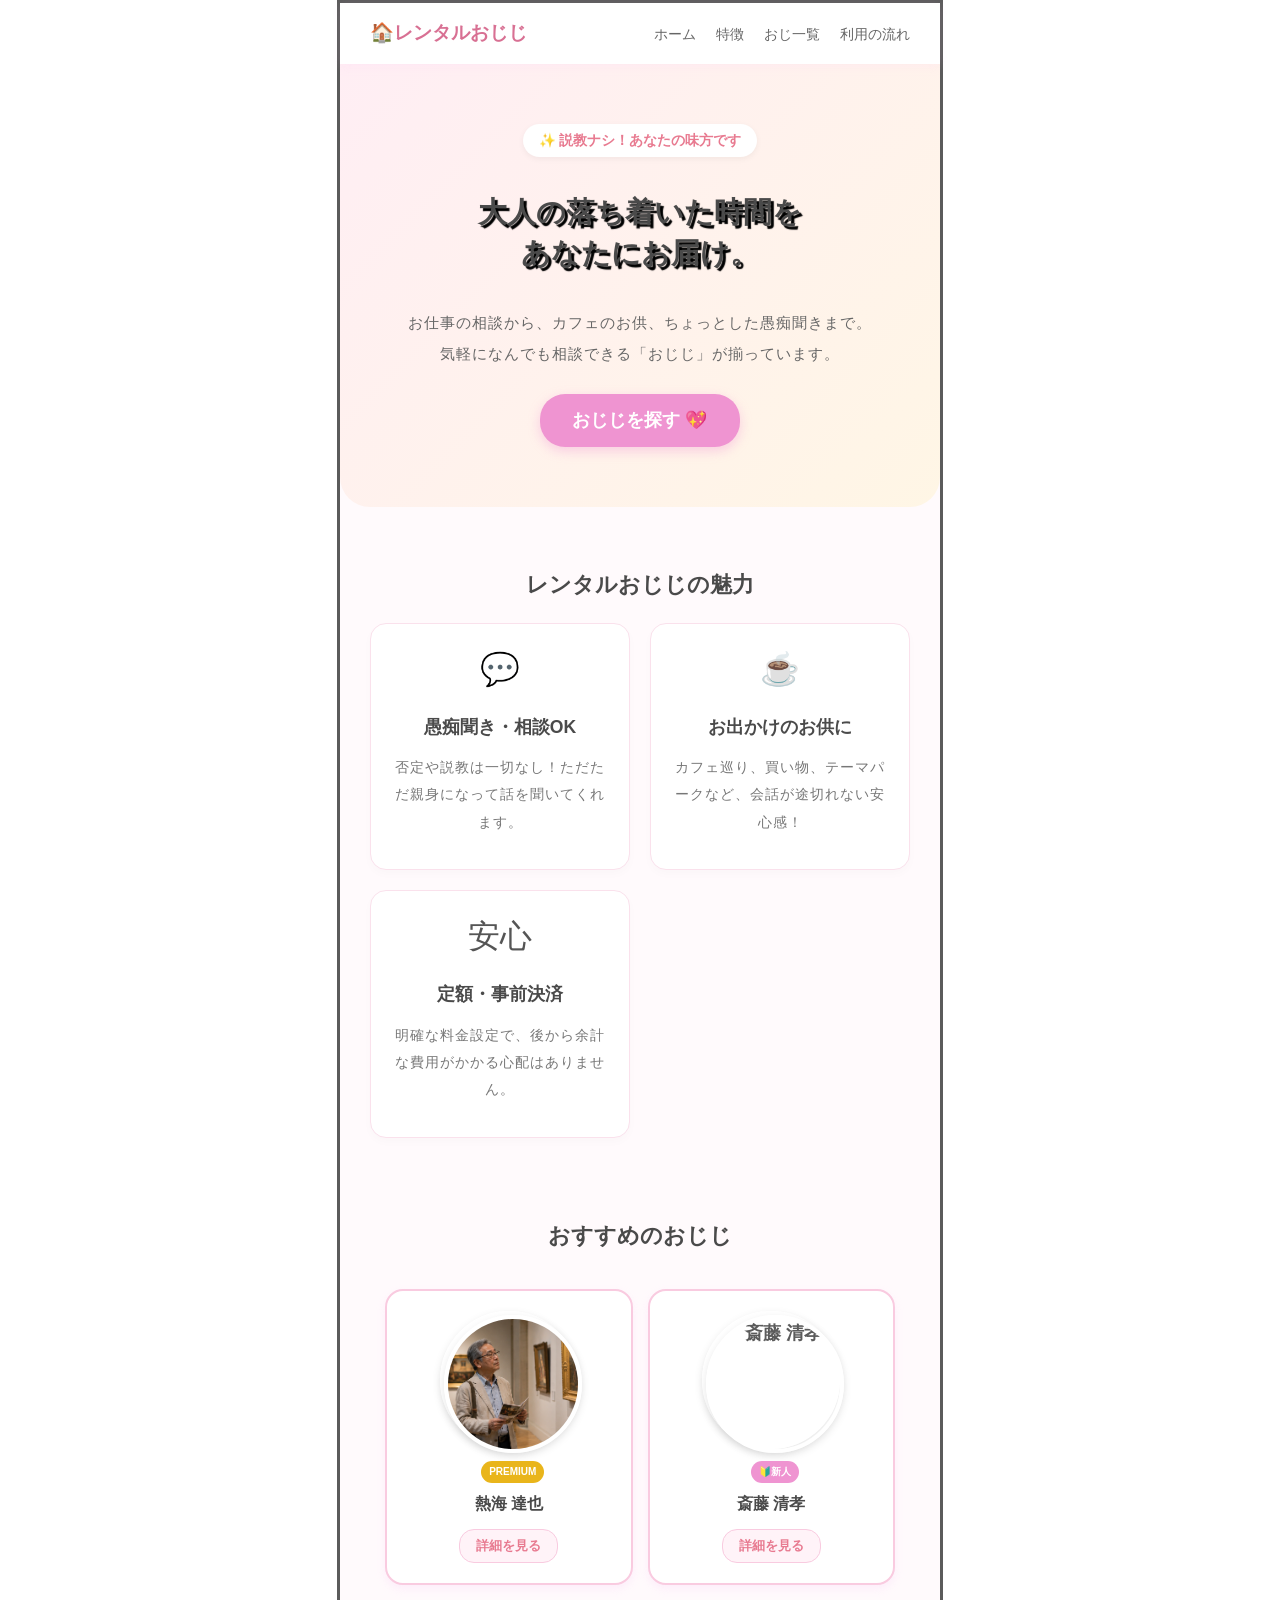
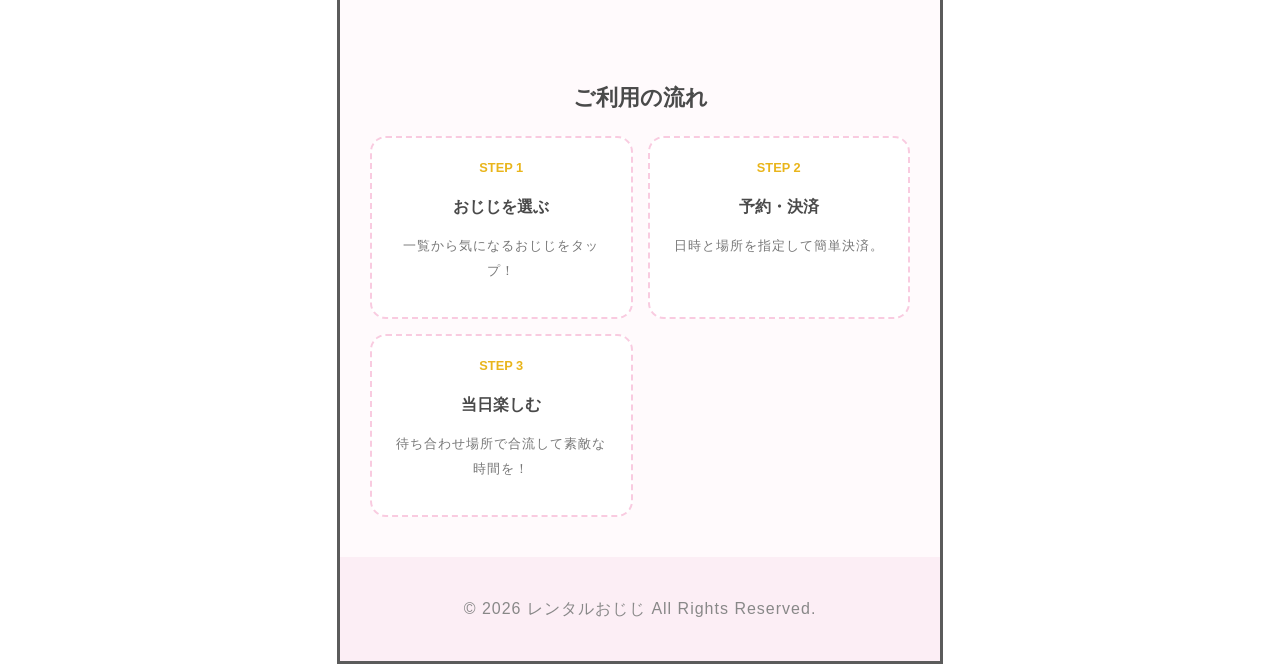
==== commit a58e5d62: "Add files via upload" ====
--- a/index.html
+++ b/index.html
@@ -59,21 +59,21 @@
       <tr>
         <td>
           <div class="image-toggle">
-            <img src="./images/img2.png" alt="河之口 達也">
+            <img src="./images/oji1-2.png" alt="熱海 達也">
           </div>
           <div class="name-container">
             <button class="button-41">PREMIUM</button>
-            <span class="profile-name">河之口 達也</span>
+            <span class="profile-name">熱海 達也</span>
           </div>
           <a href="./script/oji1.html" class="btn-detail">詳細を見る</a>
         </td>
         <td>
           <div class="image-toggle">
-            <img src="./images/matsu2.jpg" alt="菖蒲田 清孝">
+            <img src="./images/oji2-2" alt="斎藤 清孝">
           </div>
           <div class="name-container">
             <button class="button-42">🔰新人</button>
-            <span class="profile-name">菖蒲田 清孝</span>
+            <span class="profile-name">斎藤 清孝</span>
           </div>
           <a href="./script/oji2.html" class="btn-detail">詳細を見る</a>
         </td>
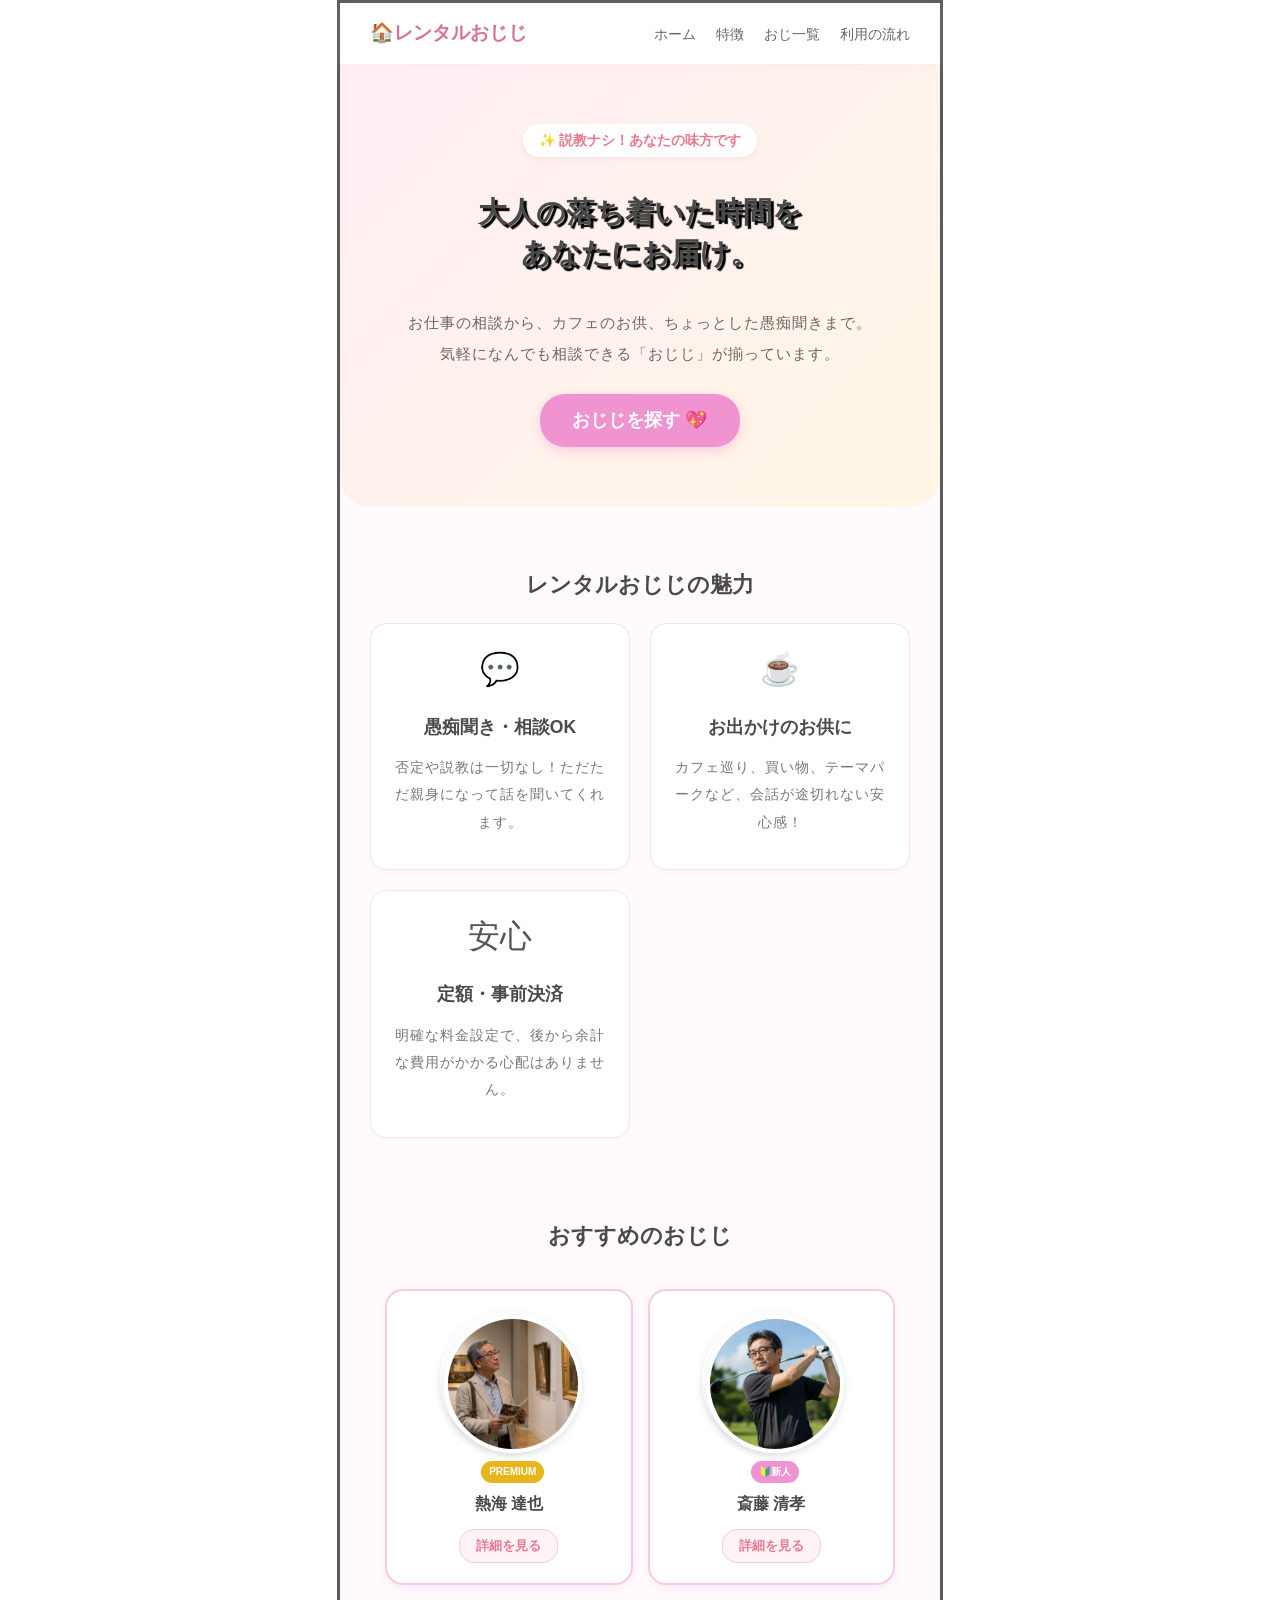
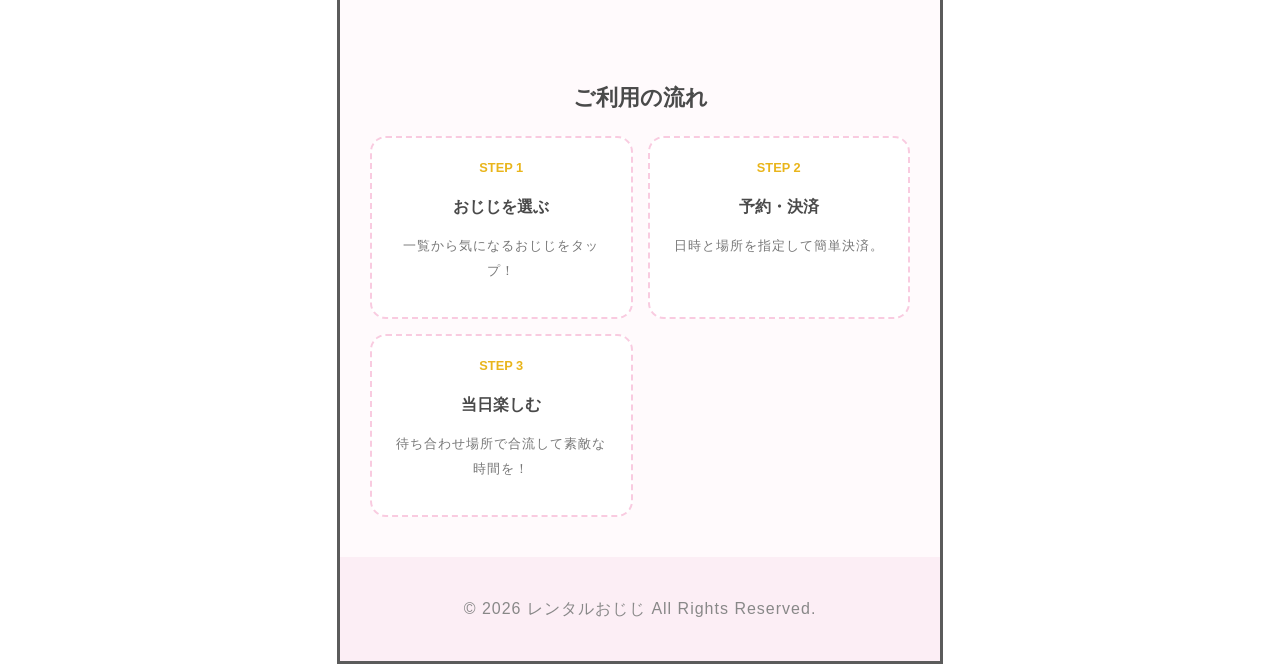
==== commit 5e911628: "Add files via upload" ====
--- a/index.html
+++ b/index.html
@@ -69,7 +69,7 @@
         </td>
         <td>
           <div class="image-toggle">
-            <img src="./images/oji2-2" alt="斎藤 清孝">
+            <img src="./images/oji2-2.png" alt="斎藤 清孝">
           </div>
           <div class="name-container">
             <button class="button-42">🔰新人</button>
